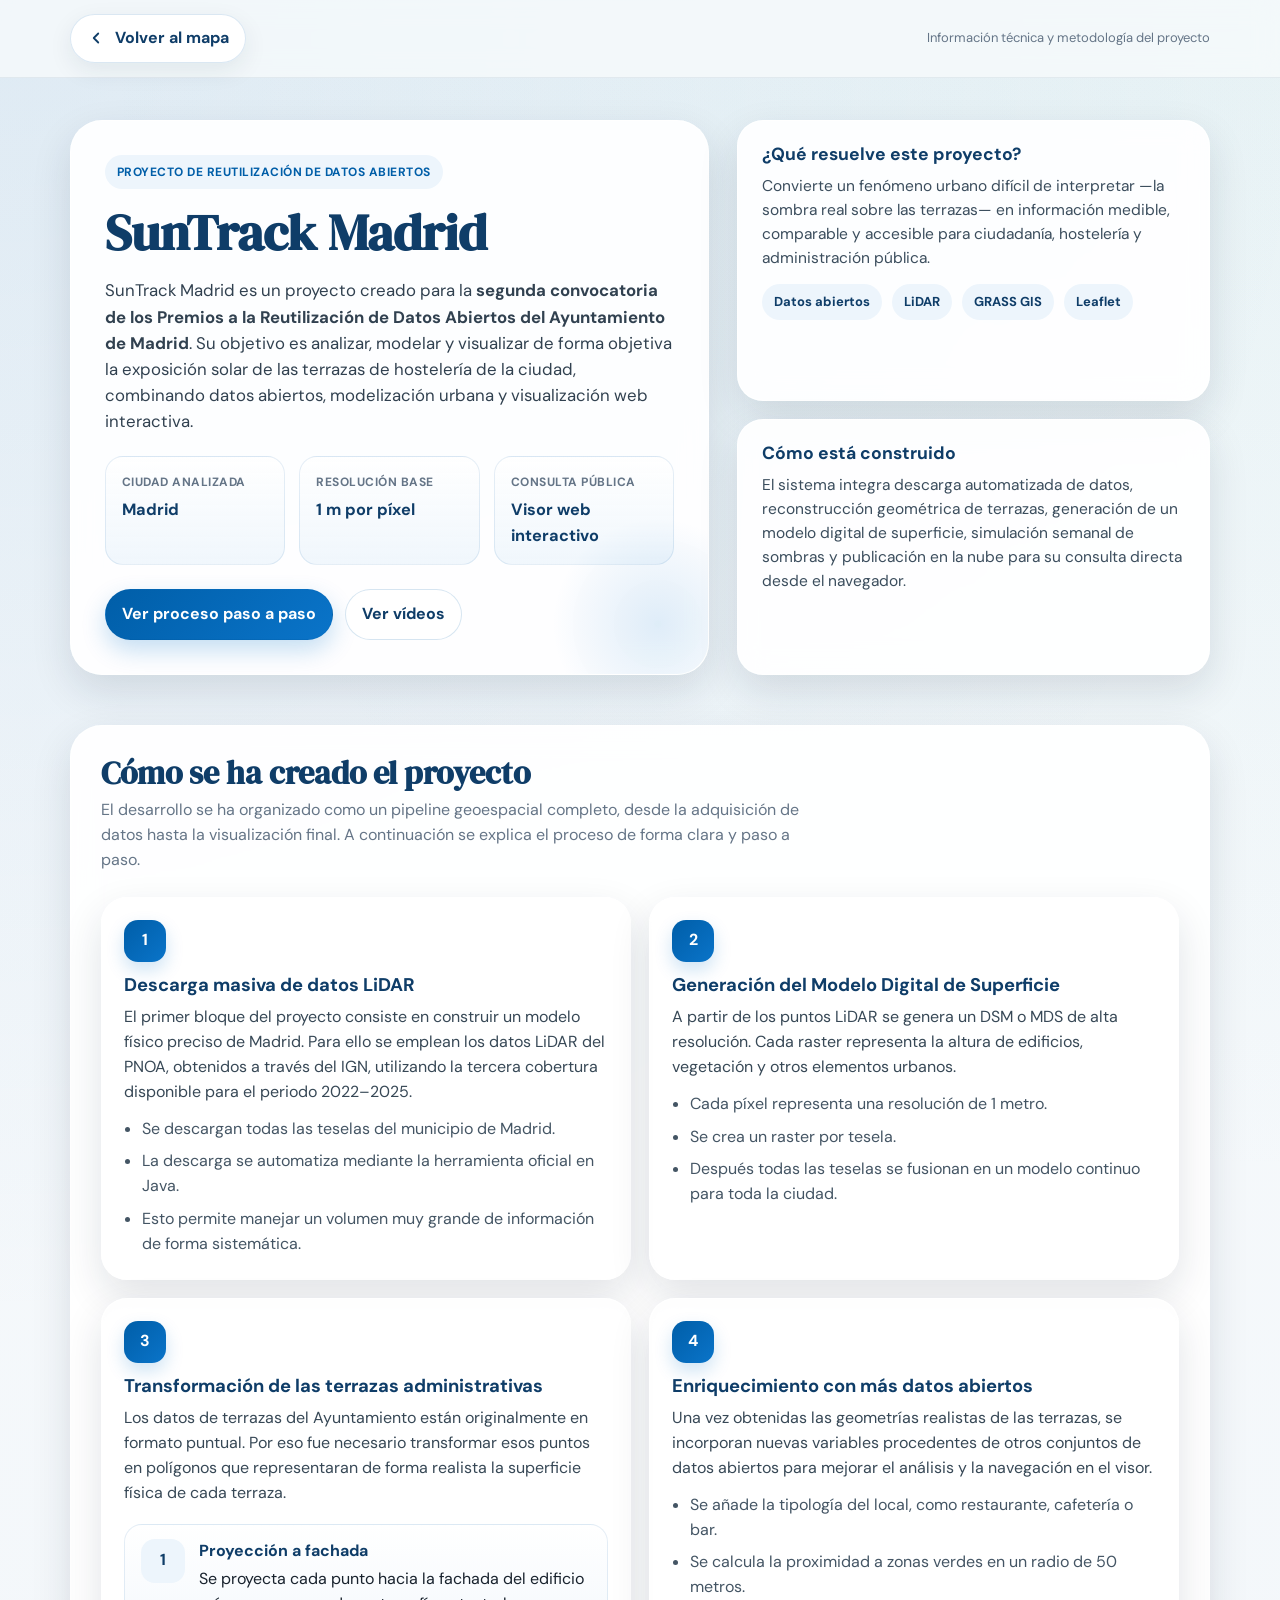
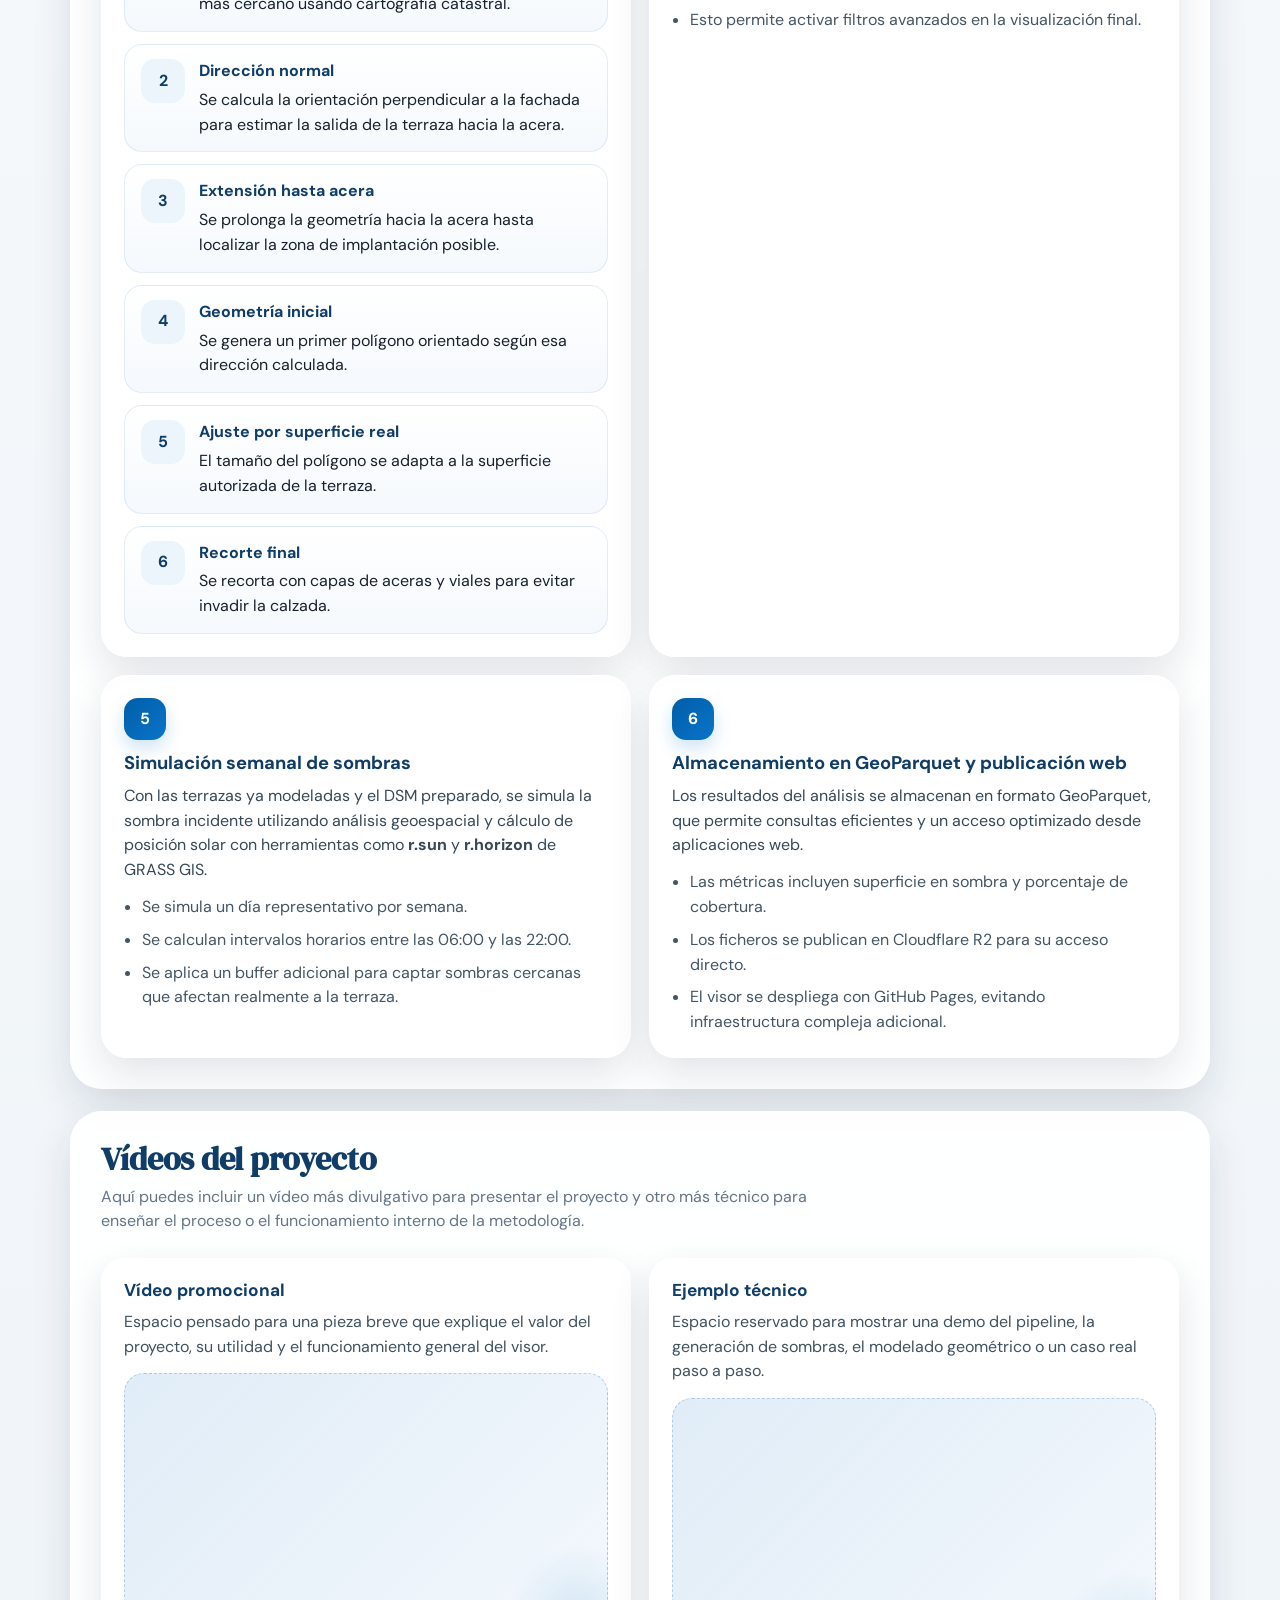
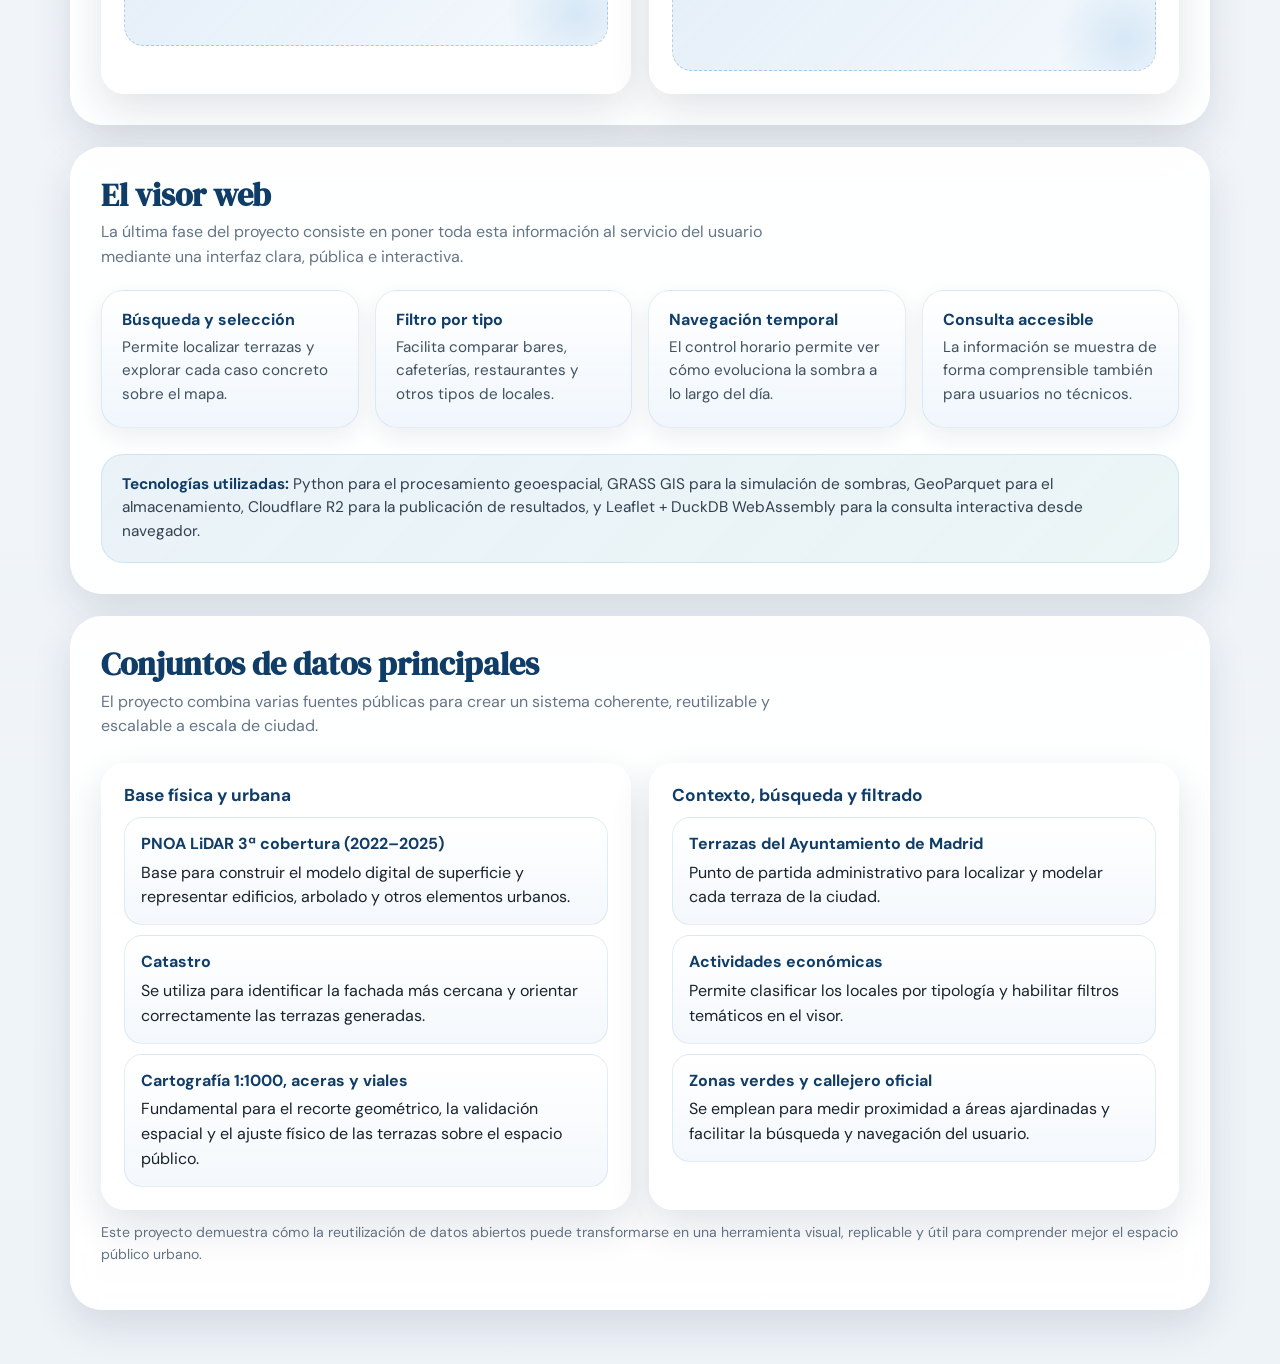
==== Infoterrazas.html @ fd159333 "Videos Youtube info" ====
<!DOCTYPE html>
<html lang="es">
<head>
  <meta charset="UTF-8" />
  <meta name="viewport" content="width=device-width, initial-scale=1.0" />
  <title>SunTrack Madrid · Información del proyecto</title>
  <link rel="preconnect" href="https://fonts.googleapis.com">
  <link rel="preconnect" href="https://fonts.gstatic.com" crossorigin>
  <link href="https://fonts.googleapis.com/css2?family=DM+Sans:wght@400;500;700&family=DM+Serif+Display:ital@0;1&display=swap" rel="stylesheet">

  <style>
    :root {
      --bg: #eef3f8;
      --panel: rgba(255,255,255,0.92);
      --text: #18222d;
      --muted: #657587;
      --brand: #005ea8;
      --brand-2: #0a74c9;
      --brand-dark: #0f3d68;
      --line: rgba(15,61,104,0.12);
      --shadow-sm: 0 8px 24px rgba(15, 36, 61, 0.08);
      --shadow-md: 0 16px 40px rgba(15, 36, 61, 0.12);
      --radius-sm: 16px;
      --radius-md: 24px;
      --radius-lg: 32px;
      --maxw: 1180px;
      --font-display: 'DM Serif Display', serif;
      --font-body: 'DM Sans', sans-serif;
    }

    * { box-sizing: border-box; }

    html {
      scroll-behavior: smooth;
    }

    body {
      margin: 0;
      font-family: var(--font-body);
      color: var(--text);
      background:
        radial-gradient(circle at top left, rgba(0,94,168,0.10), transparent 28%),
        radial-gradient(circle at top right, rgba(95,176,183,0.10), transparent 25%),
        linear-gradient(180deg, #f7fafc 0%, #eef3f8 100%);
      line-height: 1.55;
    }

    a { color: inherit; text-decoration: none; }

    .topbar {
      position: sticky;
      top: 0;
      z-index: 50;
      backdrop-filter: blur(12px);
      background: rgba(247,250,252,0.8);
      border-bottom: 1px solid rgba(15,61,104,0.08);
    }

    .topbar-inner {
      max-width: var(--maxw);
      margin: 0 auto;
      padding: 14px 20px;
      display: flex;
      align-items: center;
      justify-content: space-between;
      gap: 16px;
    }

    .back-btn {
      display: inline-flex;
      align-items: center;
      gap: 10px;
      padding: 11px 16px;
      border-radius: 999px;
      background: rgba(255,255,255,0.94);
      border: 1px solid rgba(0,94,168,0.14);
      color: var(--brand-dark);
      font-weight: 700;
      box-shadow: var(--shadow-sm);
      transition: transform 0.18s ease, box-shadow 0.18s ease, background 0.18s ease;
    }

    .back-btn:hover {
      transform: translateY(-1px);
      box-shadow: var(--shadow-md);
      background: #ffffff;
    }

    .topbar-note {
      font-size: 13px;
      color: var(--muted);
      text-align: right;
    }

    .hero {
      max-width: var(--maxw);
      margin: 0 auto;
      padding: 42px 20px 28px;
      display: grid;
      grid-template-columns: 1.15fr 0.85fr;
      gap: 28px;
      align-items: stretch;
    }

    .hero-card,
    .side-card,
    .section-card,
    .step-card,
    .data-card,
    .video-card,
    .impact-box {
      background: var(--panel);
      border: 1px solid rgba(255,255,255,0.7);
      box-shadow: var(--shadow-md);
      backdrop-filter: blur(14px);
    }

    .hero-card {
      border-radius: var(--radius-lg);
      padding: 34px;
      position: relative;
      overflow: hidden;
    }

    .hero-card::after {
      content: "";
      position: absolute;
      inset: auto -60px -60px auto;
      width: 220px;
      height: 220px;
      background: radial-gradient(circle, rgba(10,116,201,0.13), transparent 68%);
      pointer-events: none;
    }

    .eyebrow {
      display: inline-flex;
      align-items: center;
      gap: 8px;
      padding: 8px 12px;
      border-radius: 999px;
      background: #edf5fc;
      color: var(--brand);
      font-size: 12px;
      font-weight: 700;
      letter-spacing: 0.04em;
      text-transform: uppercase;
      margin-bottom: 16px;
    }

    h1, h2, h3 {
      margin: 0;
      line-height: 1.08;
    }

    h1 {
      font-family: var(--font-display);
      font-size: clamp(2.2rem, 4vw, 4rem);
      color: var(--brand-dark);
      margin-bottom: 16px;
    }

    .hero-lead {
      font-size: 1.05rem;
      color: #314150;
      max-width: 64ch;
      margin-bottom: 22px;
    }

    .hero-grid {
      display: grid;
      grid-template-columns: repeat(3, minmax(0, 1fr));
      gap: 14px;
      margin-top: 18px;
    }

    .mini-stat {
      background: linear-gradient(180deg, rgba(255,255,255,0.96), rgba(239,246,252,0.92));
      border: 1px solid rgba(0,94,168,0.10);
      border-radius: 18px;
      padding: 16px;
    }

    .mini-stat .label {
      font-size: 12px;
      font-weight: 700;
      letter-spacing: 0.04em;
      text-transform: uppercase;
      color: var(--muted);
      margin-bottom: 6px;
    }

    .mini-stat .value {
      font-size: 1.02rem;
      font-weight: 700;
      color: var(--brand-dark);
    }

    .hero-actions {
      display: flex;
      flex-wrap: wrap;
      gap: 12px;
      margin-top: 24px;
    }

    .pill-link {
      display: inline-flex;
      align-items: center;
      justify-content: center;
      gap: 8px;
      padding: 12px 16px;
      border-radius: 999px;
      font-weight: 700;
      border: 1px solid rgba(0,94,168,0.16);
      transition: transform 0.18s ease, box-shadow 0.18s ease;
    }

    .pill-link.primary {
      background: linear-gradient(135deg, var(--brand), var(--brand-2));
      color: white;
      box-shadow: 0 10px 24px rgba(10,116,201,0.24);
    }

    .pill-link.secondary {
      background: rgba(255,255,255,0.92);
      color: var(--brand-dark);
    }

    .pill-link:hover {
      transform: translateY(-1px);
    }

    .side-stack {
      display: grid;
      gap: 18px;
    }

    .side-card {
      border-radius: 26px;
      padding: 24px;
    }

    .side-card h3 {
      font-size: 1.1rem;
      margin-bottom: 10px;
      color: var(--brand-dark);
    }

    .side-card p {
      margin: 0;
      color: #3b4d5d;
      font-size: 0.97rem;
    }

    .tag-row {
      display: flex;
      flex-wrap: wrap;
      gap: 10px;
      margin-top: 14px;
    }

    .tag {
      padding: 8px 12px;
      border-radius: 999px;
      background: #edf5fc;
      color: var(--brand-dark);
      font-size: 13px;
      font-weight: 700;
    }

    main {
      max-width: var(--maxw);
      margin: 0 auto;
      padding: 0 20px 54px;
    }

    .section {
      margin-top: 22px;
    }

    .section-card {
      border-radius: var(--radius-lg);
      padding: 30px;
    }

    .section-head {
      display: flex;
      align-items: flex-start;
      justify-content: space-between;
      gap: 18px;
      margin-bottom: 18px;
    }

    .section-title {
      font-family: var(--font-display);
      font-size: clamp(1.7rem, 2.5vw, 2.4rem);
      color: var(--brand-dark);
      margin-bottom: 8px;
    }

    .section-subtitle {
      color: var(--muted);
      max-width: 65ch;
      margin: 0;
    }

    .process-grid {
      display: grid;
      grid-template-columns: repeat(2, minmax(0, 1fr));
      gap: 18px;
      margin-top: 24px;
    }

    .step-card {
      border-radius: 26px;
      padding: 22px;
      overflow: hidden;
    }

    .step-number {
      width: 42px;
      height: 42px;
      border-radius: 14px;
      display: inline-flex;
      align-items: center;
      justify-content: center;
      background: linear-gradient(135deg, var(--brand), var(--brand-2));
      color: white;
      font-weight: 700;
      font-size: 1rem;
      margin-bottom: 14px;
      box-shadow: 0 8px 18px rgba(10,116,201,0.20);
    }

    .step-card h3 {
      font-size: 1.15rem;
      color: var(--brand-dark);
      margin-bottom: 10px;
    }

    .step-card p {
      margin: 0 0 12px;
      color: #374856;
    }

    .step-card ul {
      margin: 0;
      padding-left: 18px;
      color: #445564;
    }

    .step-card li + li {
      margin-top: 8px;
    }

    .geometry-flow {
      display: grid;
      gap: 12px;
      margin-top: 18px;
    }

    .flow-item {
      display: grid;
      grid-template-columns: 44px 1fr;
      gap: 14px;
      align-items: start;
      padding: 14px 16px;
      background: linear-gradient(180deg, #ffffff, #f5f9fd);
      border: 1px solid rgba(0,94,168,0.10);
      border-radius: 18px;
    }

    .flow-badge {
      width: 44px;
      height: 44px;
      border-radius: 14px;
      background: #edf5fc;
      color: var(--brand-dark);
      display: flex;
      align-items: center;
      justify-content: center;
      font-weight: 700;
    }

    .flow-item strong {
      display: block;
      color: var(--brand-dark);
      margin-bottom: 4px;
    }

    .video-grid {
      display: grid;
      grid-template-columns: repeat(2, minmax(0, 1fr));
      gap: 18px;
      margin-top: 24px;
    }

    .video-card {
      border-radius: 24px;
      padding: 22px;
    }

    .video-card h3 {
      font-size: 1.08rem;
      color: var(--brand-dark);
      margin-bottom: 10px;
    }

    .video-card p {
      margin: 0 0 14px;
      color: #40515f;
    }

    .video-placeholder {
      position: relative;
      width: 100%;
      aspect-ratio: 16 / 9;
      border-radius: 20px;
      border: 1px dashed rgba(0,94,168,0.26);
      background: linear-gradient(135deg, rgba(219,233,246,0.85), rgba(243,248,252,0.95));
      display: flex;
      align-items: center;
      justify-content: center;
      text-align: center;
      padding: 18px;
      overflow: hidden;
    }

    .video-placeholder::before {
      content: "";
      position: absolute;
      inset: auto -40px -40px auto;
      width: 140px;
      height: 140px;
      background: radial-gradient(circle, rgba(10,116,201,0.12), transparent 70%);
    }

    .video-placeholder-content {
      position: relative;
      z-index: 1;
      max-width: 280px;
    }

    .play-badge {
      width: 58px;
      height: 58px;
      margin: 0 auto 12px;
      border-radius: 50%;
      display: flex;
      align-items: center;
      justify-content: center;
      background: linear-gradient(135deg, var(--brand), var(--brand-2));
      box-shadow: 0 12px 24px rgba(10,116,201,0.22);
    }

    .play-badge svg {
      margin-left: 3px;
    }

    .placeholder-title {
      font-weight: 700;
      color: var(--brand-dark);
      margin-bottom: 6px;
    }

    .placeholder-note {
      font-size: 0.94rem;
      color: var(--muted);
    }

    .impact-grid {
      display: grid;
      grid-template-columns: repeat(4, minmax(0, 1fr));
      gap: 16px;
      margin-top: 20px;
    }

    .impact-box {
      border-radius: 22px;
      padding: 20px;
      background: linear-gradient(180deg, rgba(255,255,255,0.98), rgba(239,246,252,0.94));
      border: 1px solid rgba(0,94,168,0.10);
      box-shadow: var(--shadow-sm);
    }

    .impact-box h3 {
      font-size: 1rem;
      color: var(--brand-dark);
      margin-bottom: 8px;
    }

    .impact-box p {
      margin: 0;
      color: #40515f;
      font-size: 0.95rem;
    }

    .footer-note {
      margin-top: 26px;
      padding: 18px 20px;
      border-radius: 22px;
      background: linear-gradient(135deg, rgba(0,94,168,0.08), rgba(95,176,183,0.12));
      border: 1px solid rgba(0,94,168,0.10);
      color: #314150;
      font-size: 0.96rem;
    }

    .footer-note strong {
      color: var(--brand-dark);
    }

    .datasets-grid {
      display: grid;
      grid-template-columns: repeat(2, minmax(0, 1fr));
      gap: 18px;
      margin-top: 24px;
    }

    .data-card {
      border-radius: 24px;
      padding: 22px;
    }

    .data-card h3 {
      font-size: 1.08rem;
      color: var(--brand-dark);
      margin-bottom: 12px;
    }

    .dataset-list {
      display: grid;
      gap: 10px;
    }

    .dataset-item {
      padding: 14px 16px;
      border-radius: 18px;
      background: linear-gradient(180deg, #ffffff, #f4f8fc);
      border: 1px solid rgba(0,94,168,0.10);
    }

    .dataset-item strong {
      display: block;
      color: var(--brand-dark);
      margin-bottom: 4px;
    }

    .small-note {
      margin-top: 12px;
      font-size: 0.88rem;
      color: var(--muted);
    }

    @media (max-width: 1100px) {
      .hero {
        grid-template-columns: 1fr;
      }

      .impact-grid {
        grid-template-columns: repeat(2, minmax(0, 1fr));
      }
    }

    @media (max-width: 760px) {
      .topbar-inner {
        padding: 12px 14px;
        align-items: flex-start;
        flex-direction: column;
      }

      .topbar-note {
        text-align: left;
        font-size: 12px;
      }

      .hero {
        padding: 22px 14px 14px;
        gap: 16px;
      }

      main {
        padding: 0 14px 36px;
      }

      .hero-card,
      .side-card,
      .section-card,
      .step-card,
      .data-card,
      .video-card,
      .impact-box {
        border-radius: 22px;
        padding: 18px;
      }

      .hero-grid,
      .process-grid,
      .video-grid,
      .impact-grid,
      .datasets-grid {
        grid-template-columns: 1fr;
      }

      .section-head {
        flex-direction: column;
      }

      .flow-item {
        grid-template-columns: 40px 1fr;
        gap: 12px;
      }

      .flow-badge {
        width: 40px;
        height: 40px;
      }

      .hero-lead {
        font-size: 0.98rem;
      }
    }
  </style>
</head>
<body>

  <header class="topbar">
    <div class="topbar-inner">
      <a href="./index.html" class="back-btn" aria-label="Volver al visor principal">
        <svg width="18" height="18" viewBox="0 0 24 24" fill="none" stroke="currentColor" stroke-width="2.4" stroke-linecap="round" stroke-linejoin="round" aria-hidden="true">
          <path d="M15 18l-6-6 6-6"></path>
        </svg>
        Volver al mapa
      </a>
      <div class="topbar-note">Información técnica y metodología del proyecto</div>
    </div>
  </header>

  <section class="hero">
    <article class="hero-card">
      <div class="eyebrow">Proyecto de reutilización de datos abiertos</div>
      <h1>SunTrack Madrid</h1>
      <p class="hero-lead">
        SunTrack Madrid es un proyecto creado para la <strong>segunda convocatoria de los Premios a la Reutilización de Datos Abiertos del Ayuntamiento de Madrid</strong>. Su objetivo es analizar, modelar y visualizar de forma objetiva la exposición solar de las terrazas de hostelería de la ciudad, combinando datos abiertos, modelización urbana y visualización web interactiva.
      </p>

      <div class="hero-grid">
        <div class="mini-stat">
          <div class="label">Ciudad analizada</div>
          <div class="value">Madrid</div>
        </div>
        <div class="mini-stat">
          <div class="label">Resolución base</div>
          <div class="value">1 m por píxel</div>
        </div>
        <div class="mini-stat">
          <div class="label">Consulta pública</div>
          <div class="value">Visor web interactivo</div>
        </div>
      </div>

      <div class="hero-actions">
        <a class="pill-link primary" href="#proceso">Ver proceso paso a paso</a>
        <a class="pill-link secondary" href="#videos">Ver vídeos</a>
      </div>
    </article>

    <div class="side-stack">
      <aside class="side-card">
        <h3>¿Qué resuelve este proyecto?</h3>
        <p>
          Convierte un fenómeno urbano difícil de interpretar —la sombra real sobre las terrazas— en información medible, comparable y accesible para ciudadanía, hostelería y administración pública.
        </p>
        <div class="tag-row">
          <span class="tag">Datos abiertos</span>
          <span class="tag">LiDAR</span>
          <span class="tag">GRASS GIS</span>
          <span class="tag">Leaflet</span>
        </div>
      </aside>

      <aside class="side-card">
        <h3>Cómo está construido</h3>
        <p>
          El sistema integra descarga automatizada de datos, reconstrucción geométrica de terrazas, generación de un modelo digital de superficie, simulación semanal de sombras y publicación en la nube para su consulta directa desde el navegador.
        </p>
      </aside>
    </div>
  </section>

  <main>
    <section class="section" id="proceso">
      <div class="section-card">
        <div class="section-head">
          <div>
            <h2 class="section-title">Cómo se ha creado el proyecto</h2>
            <p class="section-subtitle">
              El desarrollo se ha organizado como un pipeline geoespacial completo, desde la adquisición de datos hasta la visualización final. A continuación se explica el proceso de forma clara y paso a paso.
            </p>
          </div>
        </div>

        <div class="process-grid">
          <article class="step-card">
            <div class="step-number">1</div>
            <h3>Descarga masiva de datos LiDAR</h3>
            <p>
              El primer bloque del proyecto consiste en construir un modelo físico preciso de Madrid. Para ello se emplean los datos LiDAR del PNOA, obtenidos a través del IGN, utilizando la tercera cobertura disponible para el periodo 2022–2025.
            </p>
            <ul>
              <li>Se descargan todas las teselas del municipio de Madrid.</li>
              <li>La descarga se automatiza mediante la herramienta oficial en Java.</li>
              <li>Esto permite manejar un volumen muy grande de información de forma sistemática.</li>
            </ul>
          </article>

          <article class="step-card">
            <div class="step-number">2</div>
            <h3>Generación del Modelo Digital de Superficie</h3>
            <p>
              A partir de los puntos LiDAR se genera un DSM o MDS de alta resolución. Cada raster representa la altura de edificios, vegetación y otros elementos urbanos.
            </p>
            <ul>
              <li>Cada píxel representa una resolución de 1 metro.</li>
              <li>Se crea un raster por tesela.</li>
              <li>Después todas las teselas se fusionan en un modelo continuo para toda la ciudad.</li>
            </ul>
          </article>

          <article class="step-card">
            <div class="step-number">3</div>
            <h3>Transformación de las terrazas administrativas</h3>
            <p>
              Los datos de terrazas del Ayuntamiento están originalmente en formato puntual. Por eso fue necesario transformar esos puntos en polígonos que representaran de forma realista la superficie física de cada terraza.
            </p>

            <div class="geometry-flow">
              <div class="flow-item">
                <div class="flow-badge">1</div>
                <div><strong>Proyección a fachada</strong> Se proyecta cada punto hacia la fachada del edificio más cercano usando cartografía catastral.</div>
              </div>

              <div class="flow-item">
                <div class="flow-badge">2</div>
                <div><strong>Dirección normal</strong> Se calcula la orientación perpendicular a la fachada para estimar la salida de la terraza hacia la acera.</div>
              </div>

              <div class="flow-item">
                <div class="flow-badge">3</div>
                <div><strong>Extensión hasta acera</strong> Se prolonga la geometría hacia la acera hasta localizar la zona de implantación posible.</div>
              </div>

              <div class="flow-item">
                <div class="flow-badge">4</div>
                <div><strong>Geometría inicial</strong> Se genera un primer polígono orientado según esa dirección calculada.</div>
              </div>

              <div class="flow-item">
                <div class="flow-badge">5</div>
                <div><strong>Ajuste por superficie real</strong> El tamaño del polígono se adapta a la superficie autorizada de la terraza.</div>
              </div>

              <div class="flow-item">
                <div class="flow-badge">6</div>
                <div><strong>Recorte final</strong> Se recorta con capas de aceras y viales para evitar invadir la calzada.</div>
              </div>
            </div>
          </article>

          <article class="step-card">
            <div class="step-number">4</div>
            <h3>Enriquecimiento con más datos abiertos</h3>
            <p>
              Una vez obtenidas las geometrías realistas de las terrazas, se incorporan nuevas variables procedentes de otros conjuntos de datos abiertos para mejorar el análisis y la navegación en el visor.
            </p>
            <ul>
              <li>Se añade la tipología del local, como restaurante, cafetería o bar.</li>
              <li>Se calcula la proximidad a zonas verdes en un radio de 50 metros.</li>
              <li>Esto permite activar filtros avanzados en la visualización final.</li>
            </ul>
          </article>

          <article class="step-card">
            <div class="step-number">5</div>
            <h3>Simulación semanal de sombras</h3>
            <p>
              Con las terrazas ya modeladas y el DSM preparado, se simula la sombra incidente utilizando análisis geoespacial y cálculo de posición solar con herramientas como <strong>r.sun</strong> y <strong>r.horizon</strong> de GRASS GIS.
            </p>
            <ul>
              <li>Se simula un día representativo por semana.</li>
              <li>Se calculan intervalos horarios entre las 06:00 y las 22:00.</li>
              <li>Se aplica un buffer adicional para captar sombras cercanas que afectan realmente a la terraza.</li>
            </ul>
          </article>

          <article class="step-card">
            <div class="step-number">6</div>
            <h3>Almacenamiento en GeoParquet y publicación web</h3>
            <p>
              Los resultados del análisis se almacenan en formato GeoParquet, que permite consultas eficientes y un acceso optimizado desde aplicaciones web.
            </p>
            <ul>
              <li>Las métricas incluyen superficie en sombra y porcentaje de cobertura.</li>
              <li>Los ficheros se publican en Cloudflare R2 para su acceso directo.</li>
              <li>El visor se despliega con GitHub Pages, evitando infraestructura compleja adicional.</li>
            </ul>
          </article>
        </div>
      </div>
    </section>

    <section class="section" id="videos">
      <div class="section-card">
        <div class="section-head">
          <div>
            <h2 class="section-title">Vídeos del proyecto</h2>
            <p class="section-subtitle">
              Aquí puedes incluir un vídeo más divulgativo para presentar el proyecto y otro más técnico para enseñar el proceso o el funcionamiento interno de la metodología.
            </p>
          </div>
        </div>

        <div class="video-grid">
          <article class="video-card">
            <h3>Vídeo promocional</h3>
            <p>
              Espacio pensado para una pieza breve que explique el valor del proyecto, su utilidad y el funcionamiento general del visor.
            </p>
            <div class="video-placeholder">
			  <iframe 
				width="100%" 
				height="100%" 
				src="https://www.youtube.com/embed/XdUgupjFaqo" 
				title="Video promocional SunTrack Madrid"
				frameborder="0"
				allow="accelerometer; autoplay; clipboard-write; encrypted-media; gyroscope; picture-in-picture"
				allowfullscreen
				style="border-radius: 20px;">
			  </iframe>
			</div>
          </article>

          <article class="video-card">
            <h3>Ejemplo técnico</h3>
            <p>
              Espacio reservado para mostrar una demo del pipeline, la generación de sombras, el modelado geométrico o un caso real paso a paso.
            </p>
            <div class="video-placeholder">
			  <iframe 
				width="100%" 
				height="100%" 
				src="https://www.youtube.com/embed/p7rLJ-MSCoM" 
				title="Video técnico SunTrack Madrid"
				frameborder="0"
				allow="accelerometer; autoplay; clipboard-write; encrypted-media; gyroscope; picture-in-picture"
				allowfullscreen
				style="border-radius: 20px;">
			  </iframe>
			</div>
          </article>
        </div>
      </div>
    </section>

    <section class="section">
      <div class="section-card">
        <div class="section-head">
          <div>
            <h2 class="section-title">El visor web</h2>
            <p class="section-subtitle">
              La última fase del proyecto consiste en poner toda esta información al servicio del usuario mediante una interfaz clara, pública e interactiva.
            </p>
          </div>
        </div>

        <div class="impact-grid">
          <div class="impact-box">
            <h3>Búsqueda y selección</h3>
            <p>Permite localizar terrazas y explorar cada caso concreto sobre el mapa.</p>
          </div>

          <div class="impact-box">
            <h3>Filtro por tipo</h3>
            <p>Facilita comparar bares, cafeterías, restaurantes y otros tipos de locales.</p>
          </div>

          <div class="impact-box">
            <h3>Navegación temporal</h3>
            <p>El control horario permite ver cómo evoluciona la sombra a lo largo del día.</p>
          </div>

          <div class="impact-box">
            <h3>Consulta accesible</h3>
            <p>La información se muestra de forma comprensible también para usuarios no técnicos.</p>
          </div>
        </div>

        <div class="footer-note">
          <strong>Tecnologías utilizadas:</strong> Python para el procesamiento geoespacial, GRASS GIS para la simulación de sombras, GeoParquet para el almacenamiento, Cloudflare R2 para la publicación de resultados, y Leaflet + DuckDB WebAssembly para la consulta interactiva desde navegador.
        </div>
      </div>
    </section>

    <section class="section" id="datos">
      <div class="section-card">
        <div class="section-head">
          <div>
            <h2 class="section-title">Conjuntos de datos principales</h2>
            <p class="section-subtitle">
              El proyecto combina varias fuentes públicas para crear un sistema coherente, reutilizable y escalable a escala de ciudad.
            </p>
          </div>
        </div>

        <div class="datasets-grid">
          <div class="data-card">
            <h3>Base física y urbana</h3>
            <div class="dataset-list">
              <div class="dataset-item">
                <strong>PNOA LiDAR 3ª cobertura (2022–2025)</strong>
                Base para construir el modelo digital de superficie y representar edificios, arbolado y otros elementos urbanos.
              </div>

              <div class="dataset-item">
                <strong>Catastro</strong>
                Se utiliza para identificar la fachada más cercana y orientar correctamente las terrazas generadas.
              </div>

              <div class="dataset-item">
                <strong>Cartografía 1:1000, aceras y viales</strong>
                Fundamental para el recorte geométrico, la validación espacial y el ajuste físico de las terrazas sobre el espacio público.
              </div>
            </div>
          </div>

          <div class="data-card">
            <h3>Contexto, búsqueda y filtrado</h3>
            <div class="dataset-list">
              <div class="dataset-item">
                <strong>Terrazas del Ayuntamiento de Madrid</strong>
                Punto de partida administrativo para localizar y modelar cada terraza de la ciudad.
              </div>

              <div class="dataset-item">
                <strong>Actividades económicas</strong>
                Permite clasificar los locales por tipología y habilitar filtros temáticos en el visor.
              </div>

              <div class="dataset-item">
                <strong>Zonas verdes y callejero oficial</strong>
                Se emplean para medir proximidad a áreas ajardinadas y facilitar la búsqueda y navegación del usuario.
              </div>
            </div>
          </div>
        </div>

        <p class="small-note">
          Este proyecto demuestra cómo la reutilización de datos abiertos puede transformarse en una herramienta visual, replicable y útil para comprender mejor el espacio público urbano.
        </p>
      </div>
    </section>
  </main>

</body>
</html>
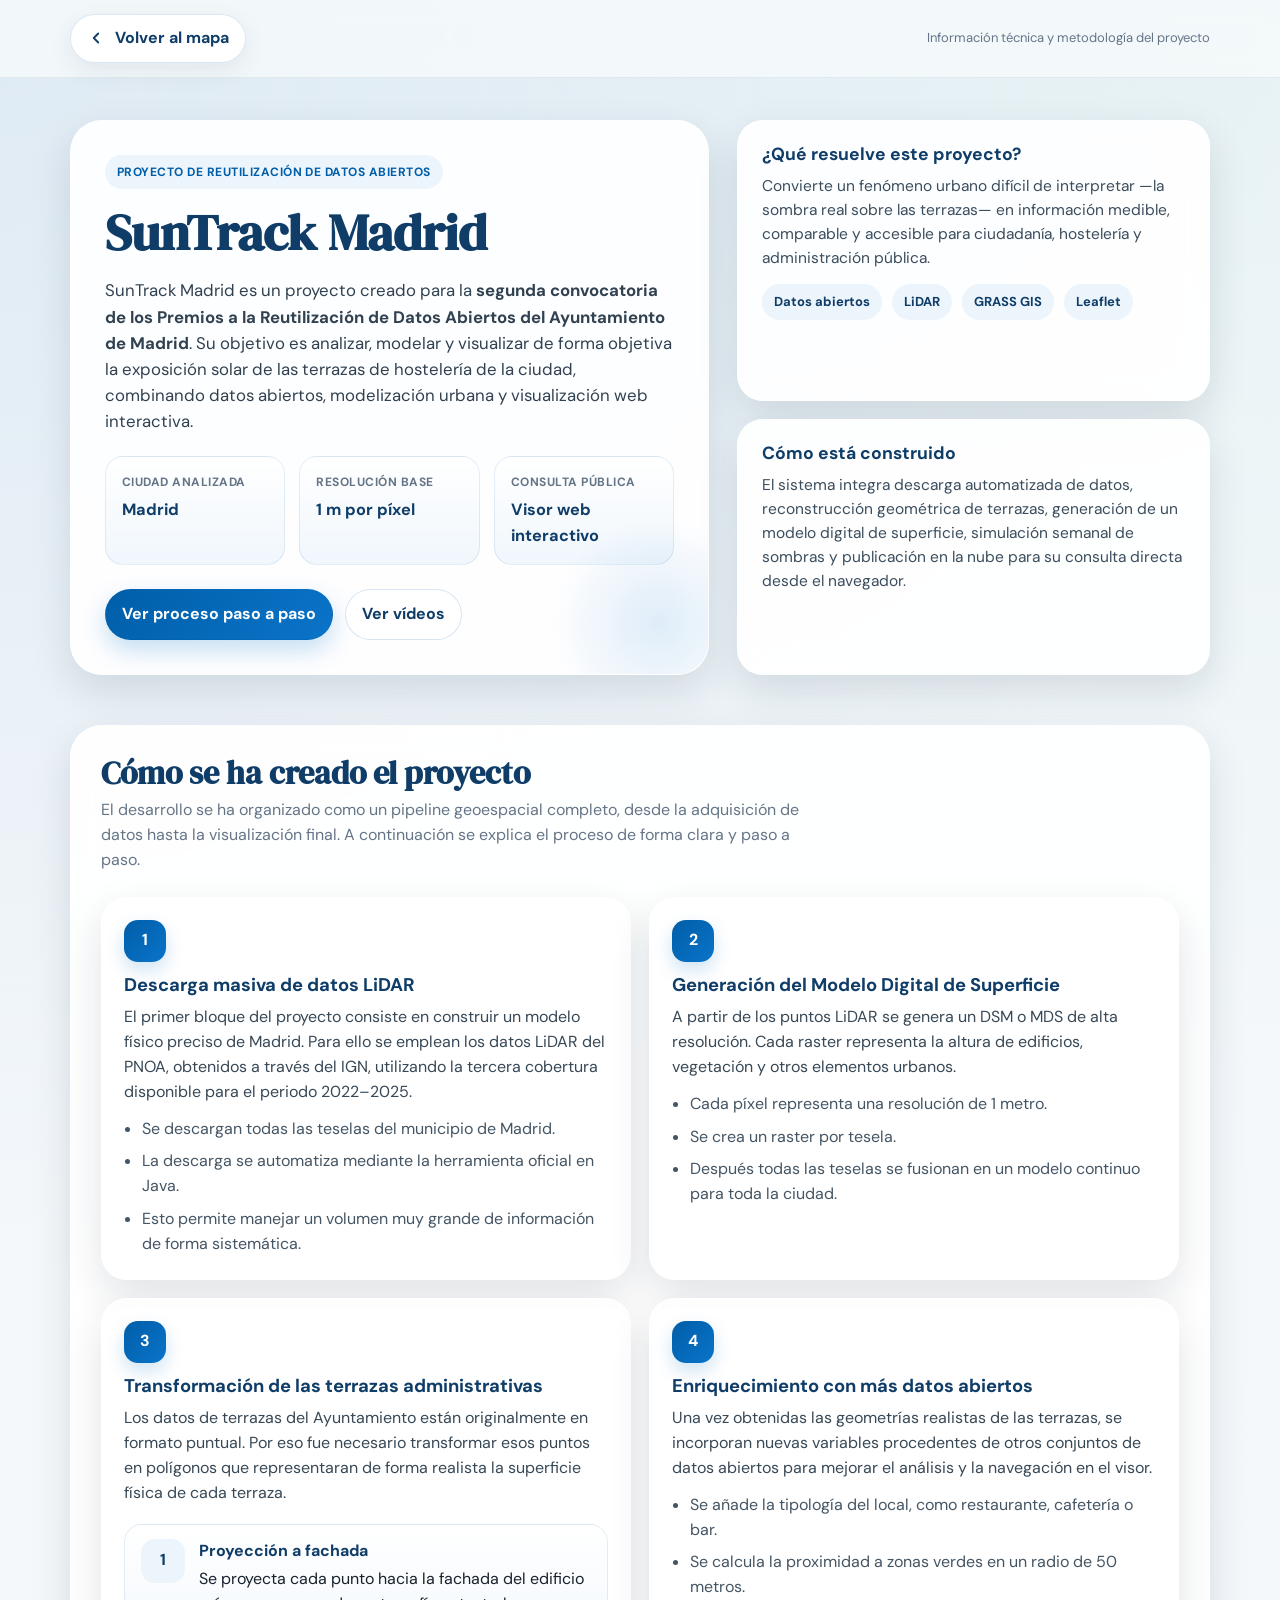
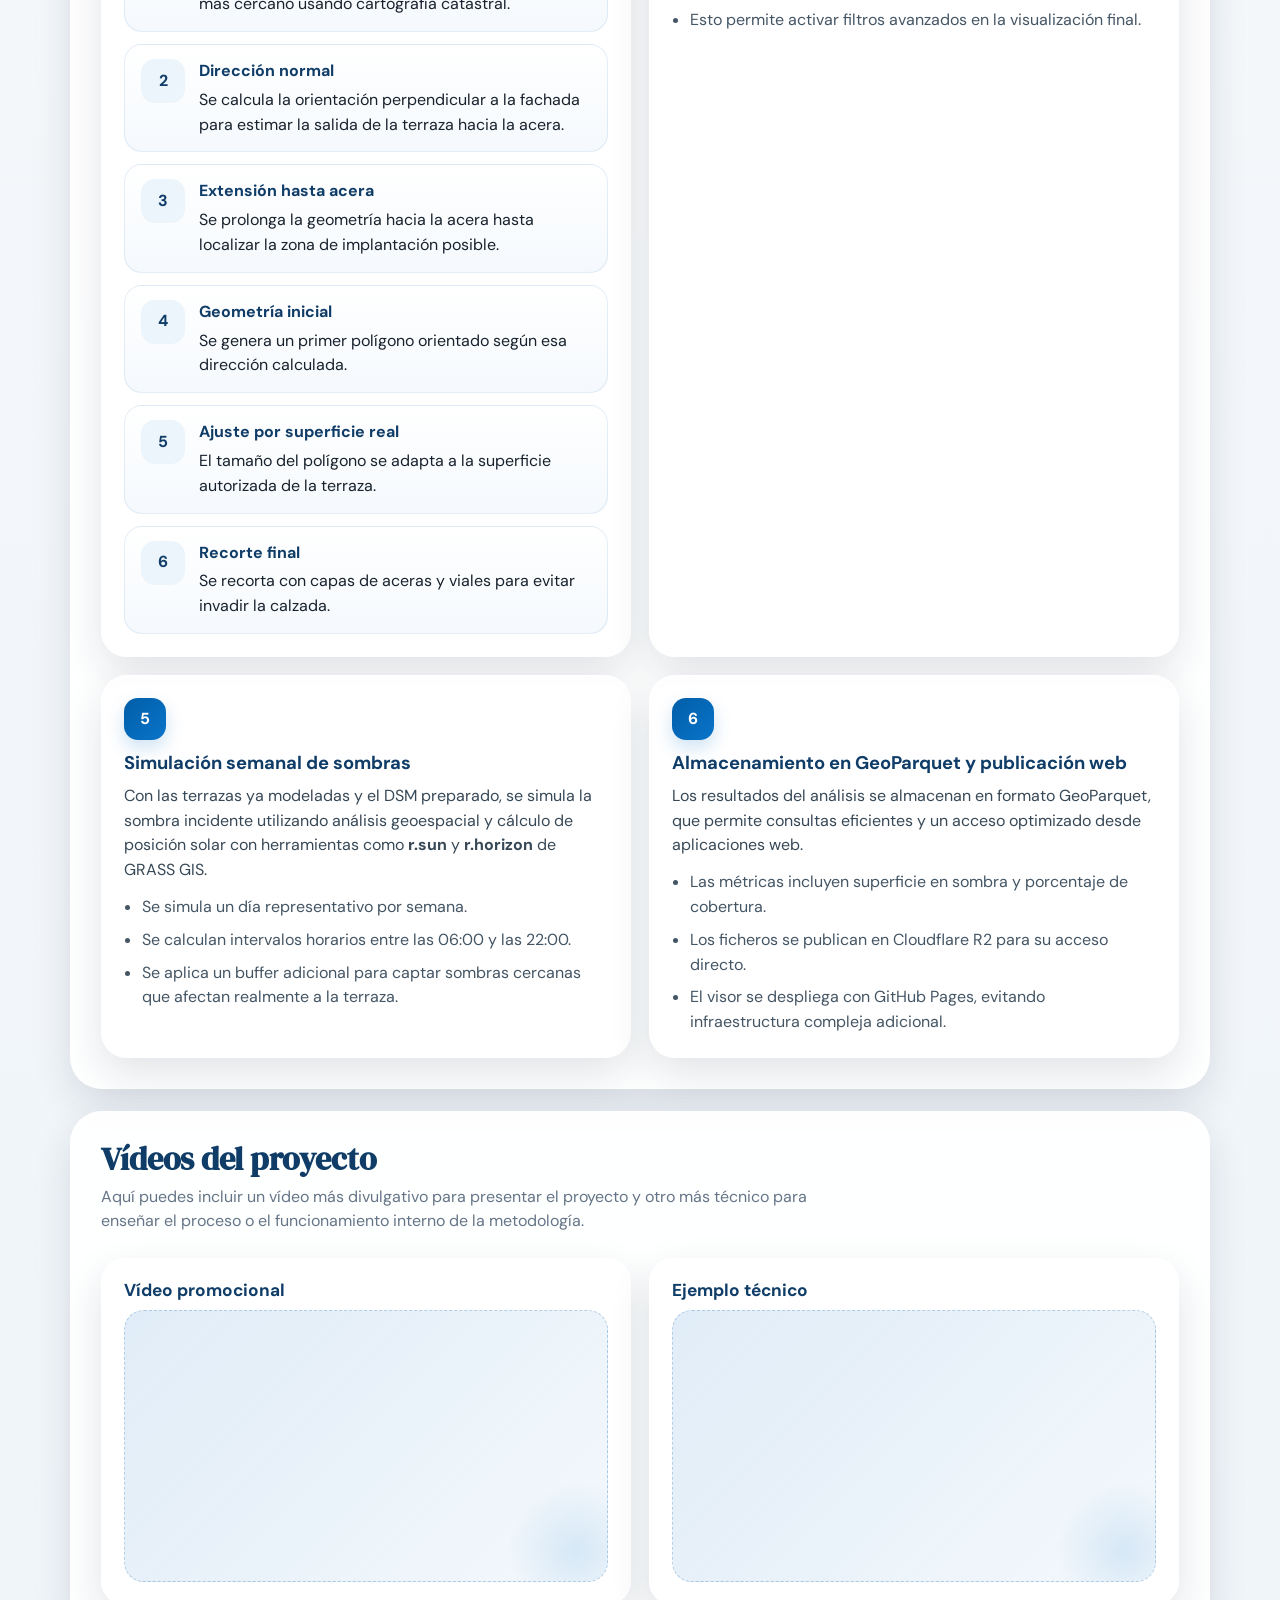
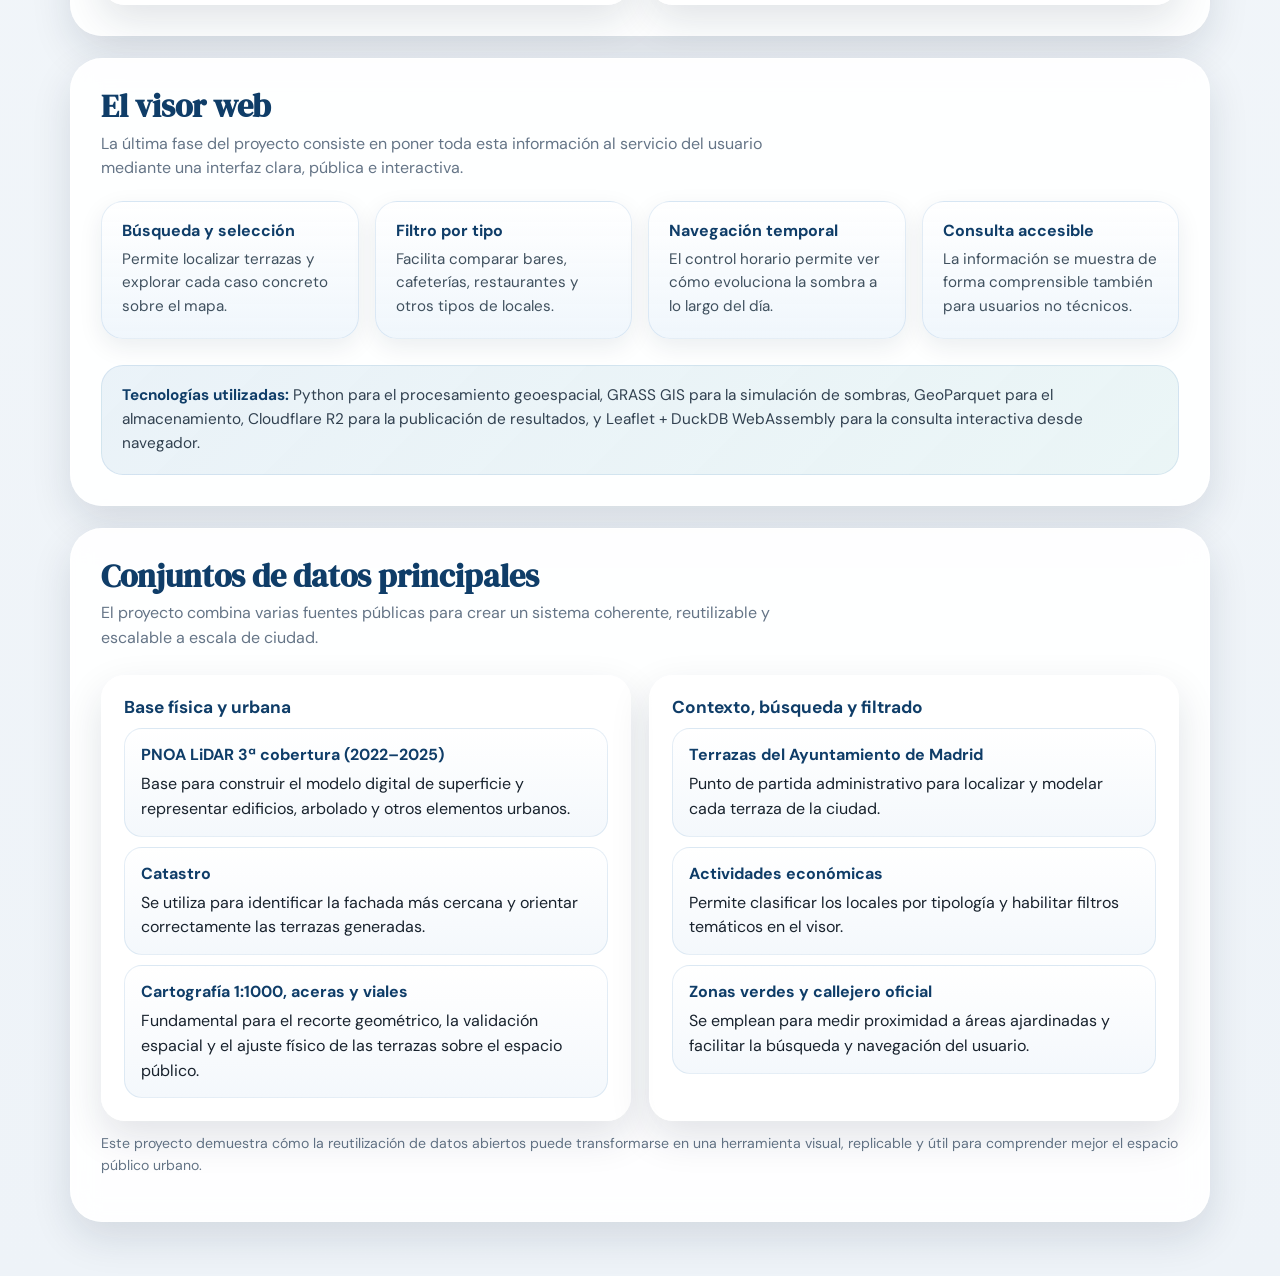
==== commit 8188067e: "Videos Youtube info2" ====
--- a/Infoterrazas.html
+++ b/Infoterrazas.html
@@ -821,9 +821,6 @@
         <div class="video-grid">
           <article class="video-card">
             <h3>Vídeo promocional</h3>
-            <p>
-              Espacio pensado para una pieza breve que explique el valor del proyecto, su utilidad y el funcionamiento general del visor.
-            </p>
             <div class="video-placeholder">
 			  <iframe 
 				width="100%" 
@@ -840,9 +837,6 @@
 
           <article class="video-card">
             <h3>Ejemplo técnico</h3>
-            <p>
-              Espacio reservado para mostrar una demo del pipeline, la generación de sombras, el modelado geométrico o un caso real paso a paso.
-            </p>
             <div class="video-placeholder">
 			  <iframe 
 				width="100%" 
